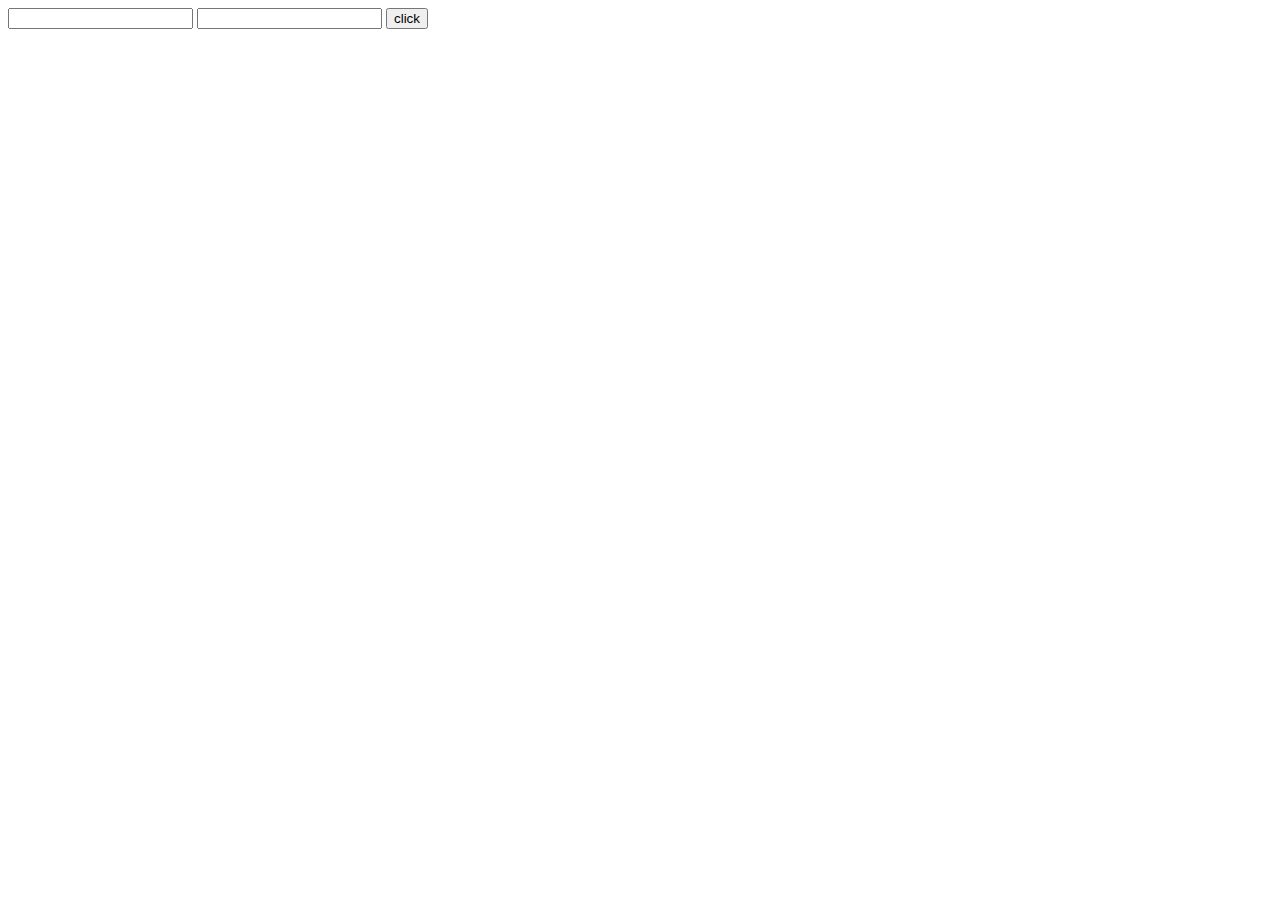
==== index.html @ a4d79643 "Final Changes to the Code" ====
<!DOCTYPE html>
<html lang="en">
<head>
    <meta charset="UTF-8">
    <meta name="viewport" content="width=device-width, initial-scale=1.0">
    <title>Document</title>
</head>
<body>
    <input type="text" id="input">
    <input type="text" id="input2">
    <button id="btn" >click</button>
    <ul id="ul">

    </ul>

    <script>
        let input = document.getElementById('input')
        let input2 = document.getElementById('input2')
        let button = document.getElementById('btn')
        let ul = document.getElementById('ul')
        let flag = false
        // let flag = 0
        let index = null
        
        let r = JSON.parse(localStorage.getItem("tsk")) || [];

        // console.log(r)

        button.addEventListener('click',function() {
           
        if(flag) {
            let copy = [...r]
            copy[index].userN = input.value;
            copy[index].userpwd = input2.value;
          localStorage.setItem("tsk" , JSON.stringify(copy));
          flag = false
          index = null

        } else {
            let t =  {
            userN : input.value,
            userpwd : input2.value,
           }
           r.push(t)
          localStorage.setItem("tsk" , JSON.stringify(r));
        }
        
        dis();

        })

        function dis(){
            ul.innerHTML = "";
            r.forEach((element , i) => {
                ul.innerHTML += `
                <li>
                     pswd ${element.userpwd} user  ${element.userN} 
                     <button onClick = "del(${i})">delete </button>
                     <button onClick = "edit(${i})">edit </button>
                </li>`;             
            });



        }
        dis();

        function del(i){
            r.splice(i,1)
            console.log(r)
          localStorage.setItem("tsk" , JSON.stringify(r));

          dis();
            // console.log(i);
        }

        function edit(i){
            const select = r[i];
            input.value = select.userN
            input2.value = select.userpwd

            console.log(select)
            flag = true;
            // flag = 0
            index = i
            console.log(index)

        }




    </script>
</body>
</html>
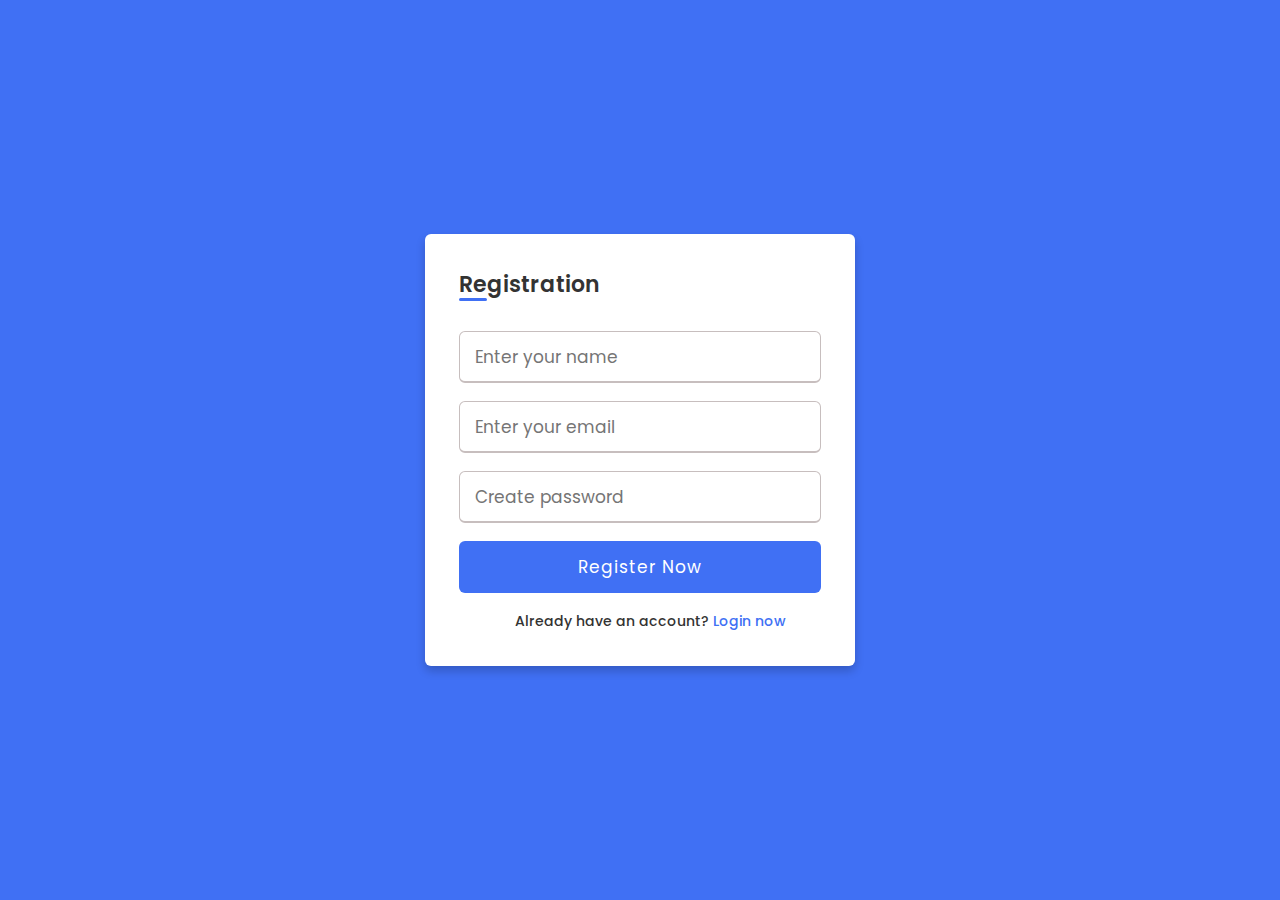
==== commit ad41ba11: "Final Changes" ====
--- a/index.html
+++ b/index.html
@@ -1,95 +1,35 @@
 <!DOCTYPE html>
 <html lang="en">
-<head>
+  <head>
     <meta charset="UTF-8">
     <meta name="viewport" content="width=device-width, initial-scale=1.0">
-    <title>Document</title>
-</head>
+    <title> Register Here</title> 
+    <link rel="stylesheet" href="register.css">
+   </head>
 <body>
-    <input type="text" id="input">
-    <input type="text" id="input2">
-    <button id="btn" >click</button>
-    <ul id="ul">
+  <div class="wrapper">
+    <h2>Registration</h2>
+    <form action="#">
+      <div class="input-box">
+        <input type="text" placeholder="Enter your name" required id="registerName">
+      </div>
+      <div class="input-box">
+        <input type="email" placeholder="Enter your email" required id="registerEmail">
+      </div>
+      <div class="input-box">
+        <input type="password" placeholder="Create password" required id="registerPassword">
+      </div>
+      <div class="input-box button">
+        <input type="Submit" value="Register Now" id="registerButton">
+      </div>
+      <div class="text">
+        <h3>Already have an account? <a href="login.html">Login now</a></h3>
+      </div>
+    </form>
+  </div>
 
-    </ul>
-
-    <script>
-        let input = document.getElementById('input')
-        let input2 = document.getElementById('input2')
-        let button = document.getElementById('btn')
-        let ul = document.getElementById('ul')
-        let flag = false
-        // let flag = 0
-        let index = null
-        
-        let r = JSON.parse(localStorage.getItem("tsk")) || [];
-
-        // console.log(r)
-
-        button.addEventListener('click',function() {
-           
-        if(flag) {
-            let copy = [...r]
-            copy[index].userN = input.value;
-            copy[index].userpwd = input2.value;
-          localStorage.setItem("tsk" , JSON.stringify(copy));
-          flag = false
-          index = null
-
-        } else {
-            let t =  {
-            userN : input.value,
-            userpwd : input2.value,
-           }
-           r.push(t)
-          localStorage.setItem("tsk" , JSON.stringify(r));
-        }
-        
-        dis();
-
-        })
-
-        function dis(){
-            ul.innerHTML = "";
-            r.forEach((element , i) => {
-                ul.innerHTML += `
-                <li>
-                     pswd ${element.userpwd} user  ${element.userN} 
-                     <button onClick = "del(${i})">delete </button>
-                     <button onClick = "edit(${i})">edit </button>
-                </li>`;             
-            });
+  <script src="register.js"></script>
 
 
-
-        }
-        dis();
-
-        function del(i){
-            r.splice(i,1)
-            console.log(r)
-          localStorage.setItem("tsk" , JSON.stringify(r));
-
-          dis();
-            // console.log(i);
-        }
-
-        function edit(i){
-            const select = r[i];
-            input.value = select.userN
-            input2.value = select.userpwd
-
-            console.log(select)
-            flag = true;
-            // flag = 0
-            index = i
-            console.log(index)
-
-        }
-
-
-
-
-    </script>
 </body>
 </html>--- a/register.css
+++ b/register.css
@@ -0,0 +1,95 @@
+@import url('https://fonts.googleapis.com/css?family=Poppins:400,500,600,700&display=swap');
+*{
+  margin: 0;
+  padding: 0;
+  box-sizing: border-box;
+  font-family: 'Poppins', sans-serif;
+}
+body{
+  min-height: 100vh;
+  display: flex;
+  align-items: center;
+  justify-content: center;
+  background: #4070f4;
+}
+.wrapper{
+  position: relative;
+  max-width: 430px;
+  width: 100%;
+  background: #fff;
+  padding: 34px;
+  border-radius: 6px;
+  box-shadow: 0 5px 10px rgba(0,0,0,0.2);
+}
+.wrapper h2{
+  position: relative;
+  font-size: 22px;
+  font-weight: 600;
+  color: #333;
+}
+.wrapper h2::before{
+  content: '';
+  position: absolute;
+  left: 0;
+  bottom: 0;
+  height: 3px;
+  width: 28px;
+  border-radius: 12px;
+  background: #4070f4;
+}
+.wrapper form{
+  margin-top: 30px;
+}
+.wrapper form .input-box{
+  height: 52px;
+  margin: 18px 0;
+}
+form .input-box input{
+  height: 100%;
+  width: 100%;
+  outline: none;
+  padding: 0 15px;
+  font-size: 17px;
+  font-weight: 400;
+  color: #333;
+  border: 1.5px solid #C7BEBE;
+  border-bottom-width: 2.5px;
+  border-radius: 6px;
+  transition: all 0.3s ease;
+}
+.input-box input:focus,
+.input-box input:valid{
+  border-color: #4070f4;
+}
+form .policy{
+  display: flex;
+  align-items: center;
+}
+form h3{
+  color: #707070;
+  font-size: 14px;
+  font-weight: 500;
+  margin-left: 10px;
+}
+.input-box.button input{
+  color: #fff;
+  letter-spacing: 1px;
+  border: none;
+  background: #4070f4;
+  cursor: pointer;
+}
+.input-box.button input:hover{
+  background: #0e4bf1;
+}
+form .text h3{
+ color: #333;
+ width: 100%;
+ text-align: center;
+}
+form .text h3 a{
+  color: #4070f4;
+  text-decoration: none;
+}
+form .text h3 a:hover{
+  text-decoration: underline;
+}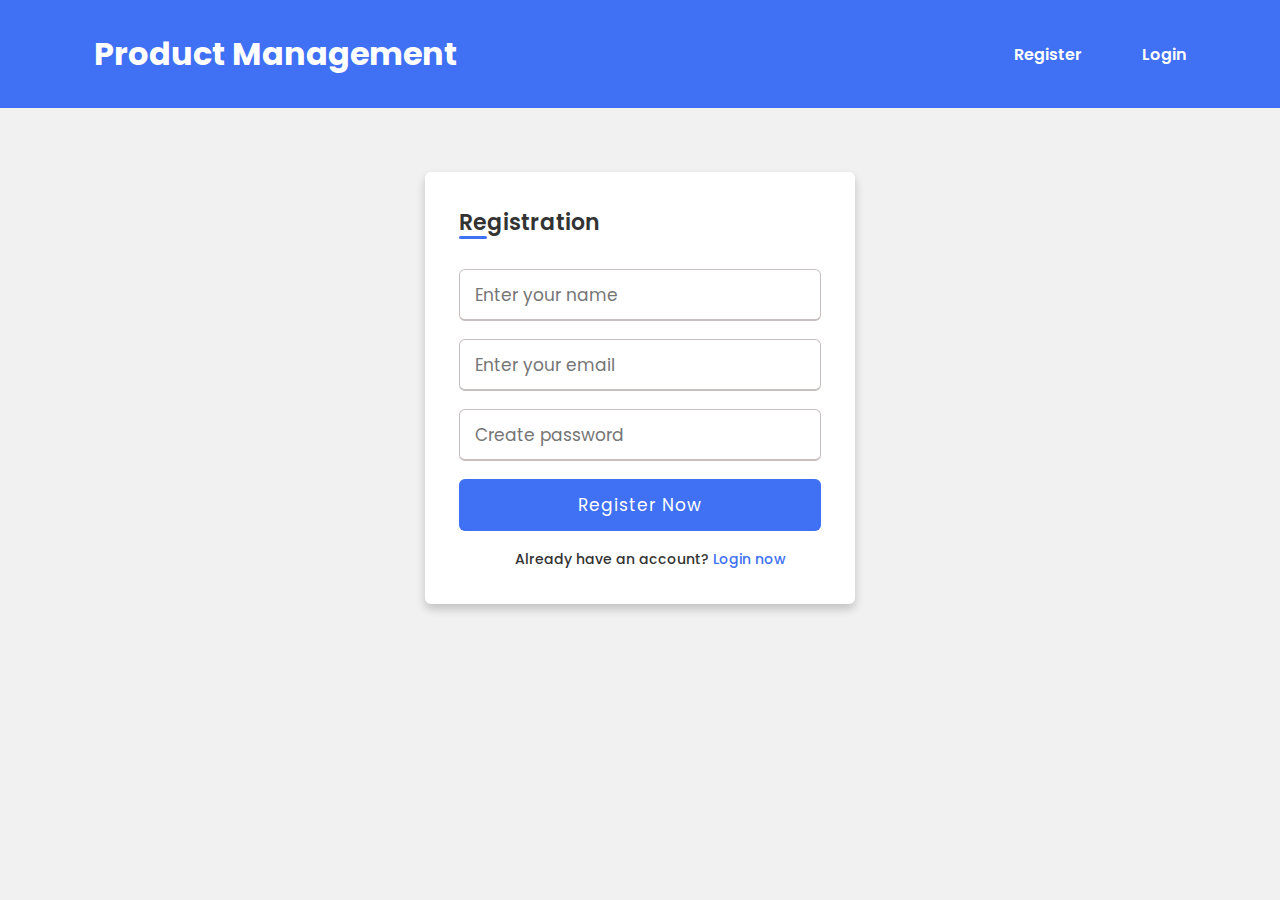
==== commit 4b4146fe: "Updating UI" ====
--- a/index.html
+++ b/index.html
@@ -7,26 +7,40 @@
     <link rel="stylesheet" href="register.css">
    </head>
 <body>
-  <div class="wrapper">
-    <h2>Registration</h2>
-    <form action="#">
-      <div class="input-box">
-        <input type="text" placeholder="Enter your name" required id="registerName">
-      </div>
-      <div class="input-box">
-        <input type="email" placeholder="Enter your email" required id="registerEmail">
-      </div>
-      <div class="input-box">
-        <input type="password" placeholder="Create password" required id="registerPassword">
-      </div>
-      <div class="input-box button">
-        <input type="Submit" value="Register Now" id="registerButton">
-      </div>
-      <div class="text">
-        <h3>Already have an account? <a href="login.html">Login now</a></h3>
-      </div>
-    </form>
-  </div>
+
+  <header>
+    <nav id="navbar">
+      <h1>Product Management</h1>
+      <ul>
+        <li> <a href="index.html">Register</a> </li>
+        <li><a href="login.html">Login</a></li>
+      </ul>
+    </nav>
+  </header>
+
+  <main>
+    <div class="wrapper">
+      <h2>Registration</h2>
+      <form action="#">
+        <div class="input-box">
+          <input type="text" placeholder="Enter your name" required id="registerName">
+        </div>
+        <div class="input-box">
+          <input type="email" placeholder="Enter your email" required id="registerEmail">
+        </div>
+        <div class="input-box">
+          <input type="password" placeholder="Create password" required id="registerPassword">
+        </div>
+        <div class="input-box button">
+          <input type="Submit" value="Register Now" id="registerButton">
+        </div>
+        <div class="text">
+          <h3>Already have an account? <a href="login.html">Login now</a></h3>
+        </div>
+      </form>
+    </div>
+  </main>
+  
 
   <script src="register.js"></script>
 
--- a/register.css
+++ b/register.css
@@ -1,23 +1,61 @@
 @import url('https://fonts.googleapis.com/css?family=Poppins:400,500,600,700&display=swap');
+
 *{
   margin: 0;
   padding: 0;
   box-sizing: border-box;
   font-family: 'Poppins', sans-serif;
+  text-decoration: none;
+  list-style: none;
+}
+html,body {
+  /* width: 100%; */
+  overflow-x: hidden;
 }
 body{
   min-height: 100vh;
-  display: flex;
+  /* display: flex;
   align-items: center;
-  justify-content: center;
+  justify-content: center; */
+  /* background: #4070f4; */
+  background-color: #f1f1f1;
+}
+header {
+  width: 100%;
+  /* background-color: #f1f1f1; */
   background: #4070f4;
 }
+header #navbar {
+  width: 90%;
+  padding: 30px;
+  display: flex;
+  flex-wrap: wrap;
+  gap: 20px;
+  align-items: center;
+  margin: 0 auto;
+  /* color: #0e4bf1; */
+  color: white;
+  justify-content: space-between;
+}
+#navbar ul {
+  align-items: center;
+  display: flex;
+  gap: 60px;
+}
+
+#navbar ul a {
+  color: white;
+  /* color: #0e4bf1; */
+  font-weight: 600;
+}
+
 .wrapper{
   position: relative;
   max-width: 430px;
   width: 100%;
   background: #fff;
   padding: 34px;
+  margin: 5% auto;
   border-radius: 6px;
   box-shadow: 0 5px 10px rgba(0,0,0,0.2);
 }
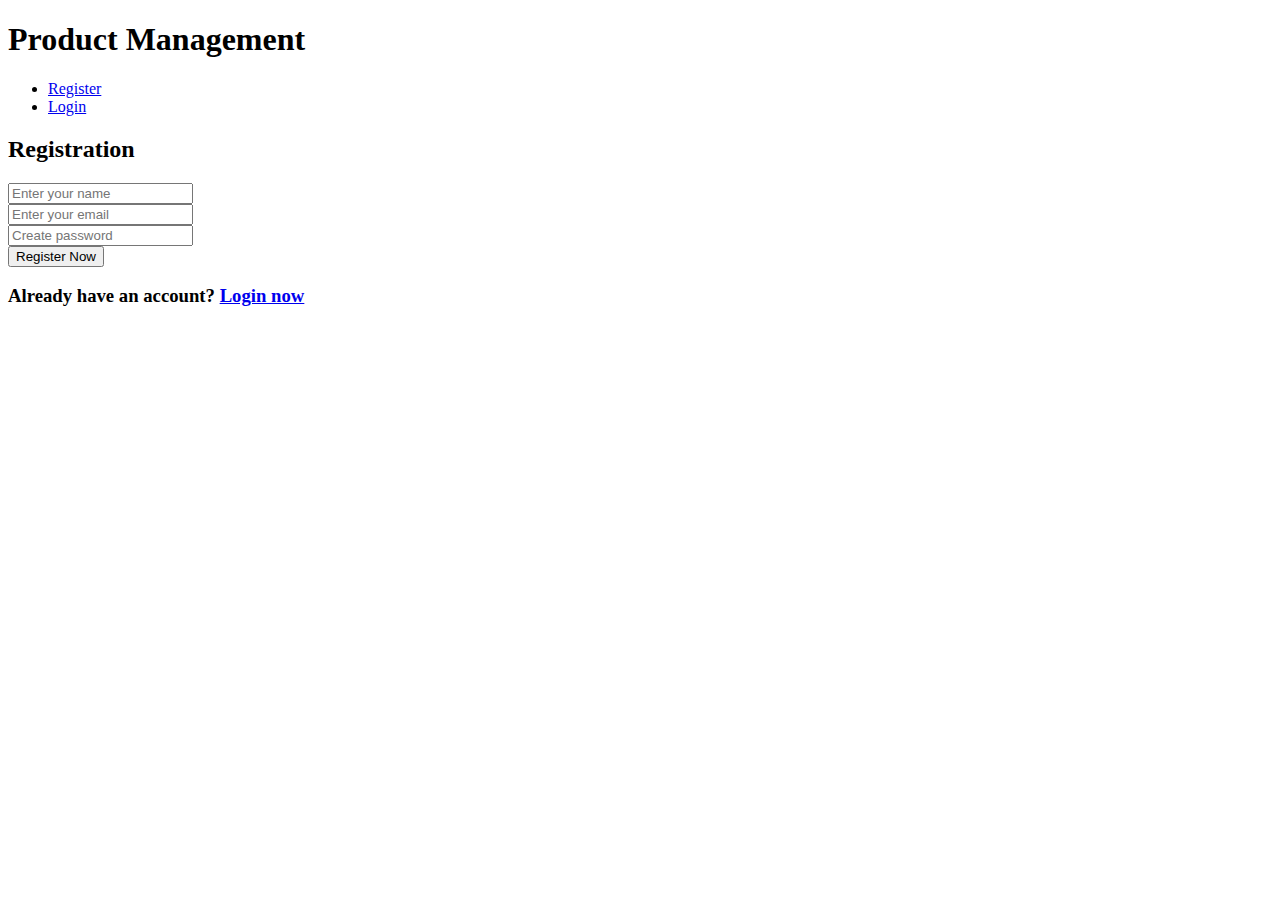
==== commit b7b34b3c: "Covering Up Final Changes" ====
--- a/index.html
+++ b/index.html
@@ -4,7 +4,7 @@
     <meta charset="UTF-8">
     <meta name="viewport" content="width=device-width, initial-scale=1.0">
     <title> Register Here</title> 
-    <link rel="stylesheet" href="register.css">
+    <link rel="stylesheet" href="./Users/CSS/register.css">
    </head>
 <body>
 
@@ -12,8 +12,8 @@
     <nav id="navbar">
       <h1>Product Management</h1>
       <ul>
-        <li> <a href="index.html">Register</a> </li>
-        <li><a href="login.html">Login</a></li>
+        <li> <a href="./index.html">Register</a> </li>
+        <li><a href="./Users/login.html">Login</a></li>
       </ul>
     </nav>
   </header>
@@ -35,14 +35,14 @@
           <input type="Submit" value="Register Now" id="registerButton">
         </div>
         <div class="text">
-          <h3>Already have an account? <a href="login.html">Login now</a></h3>
+          <h3>Already have an account? <a href="./Users/login.html">Login now</a></h3>
         </div>
       </form>
     </div>
   </main>
   
 
-  <script src="register.js"></script>
+  <script src="./Users/Js/register.js"></script>
 
 
 </body>
